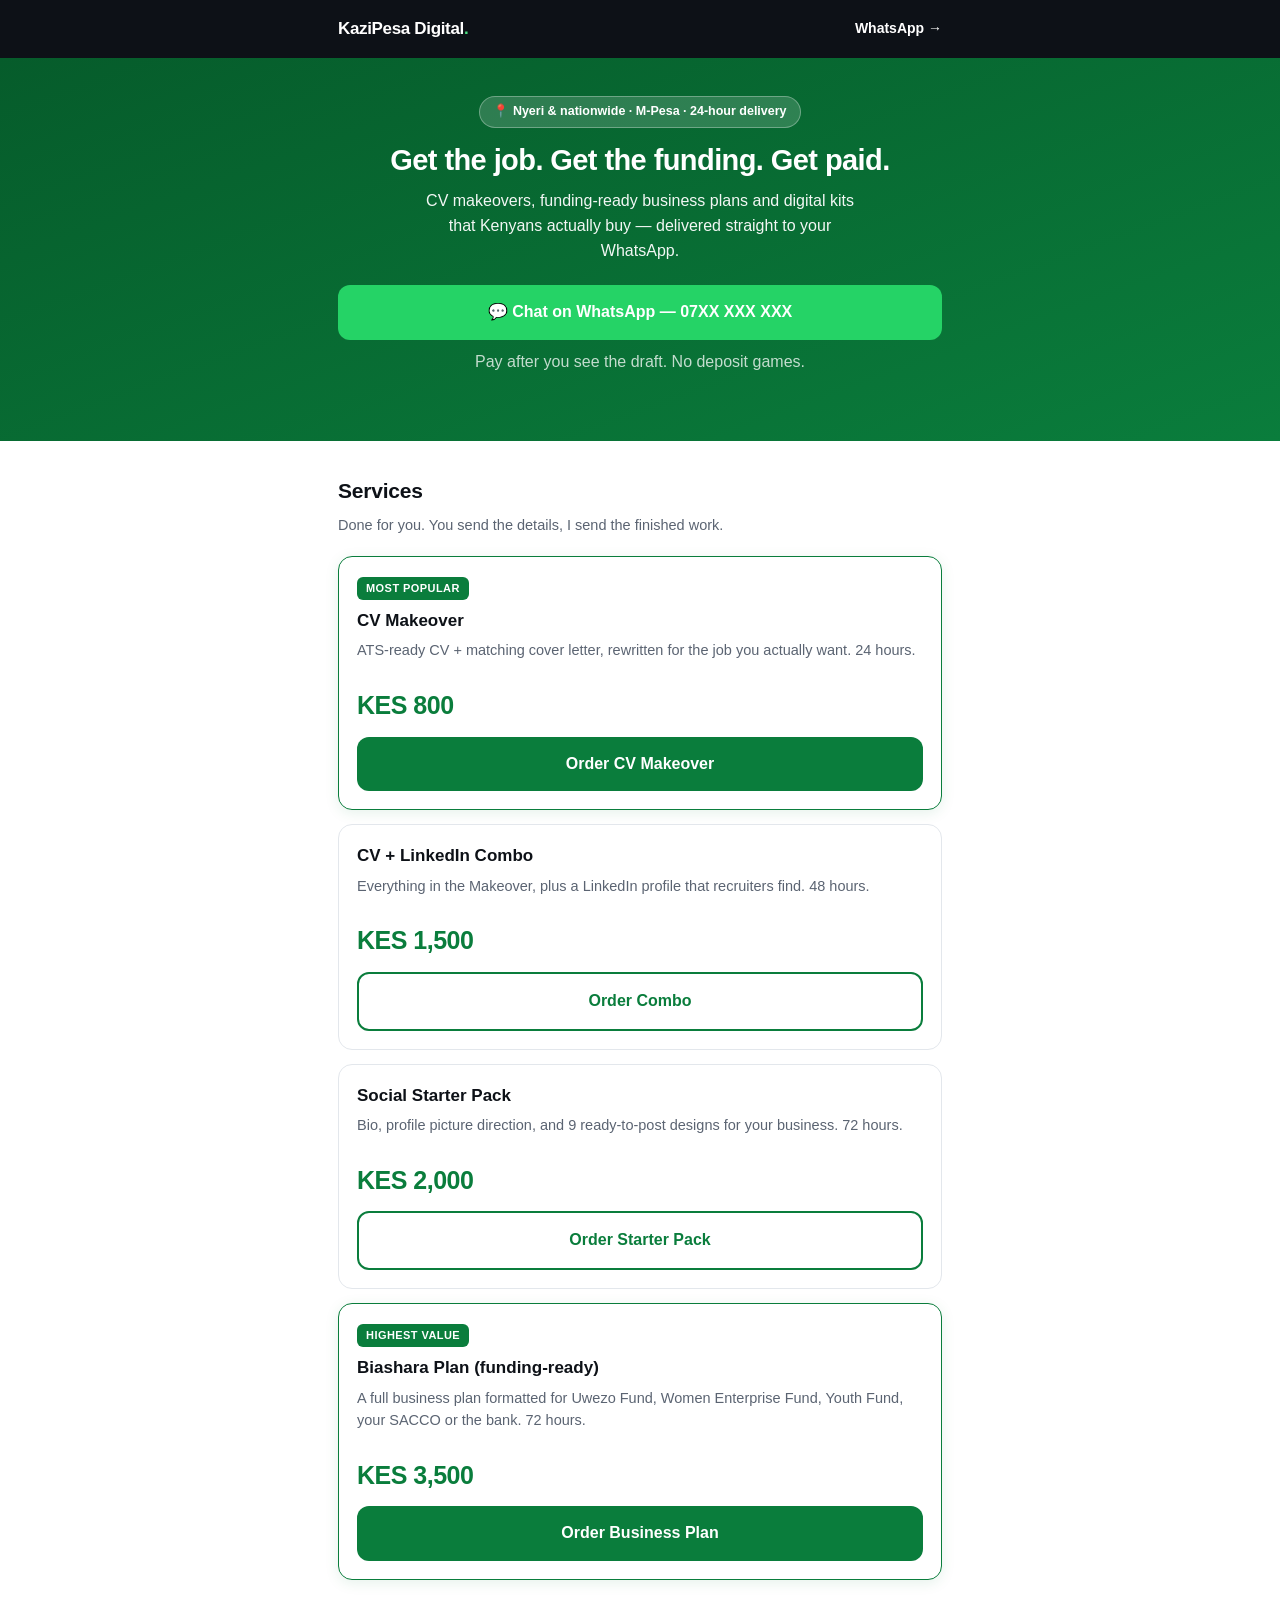
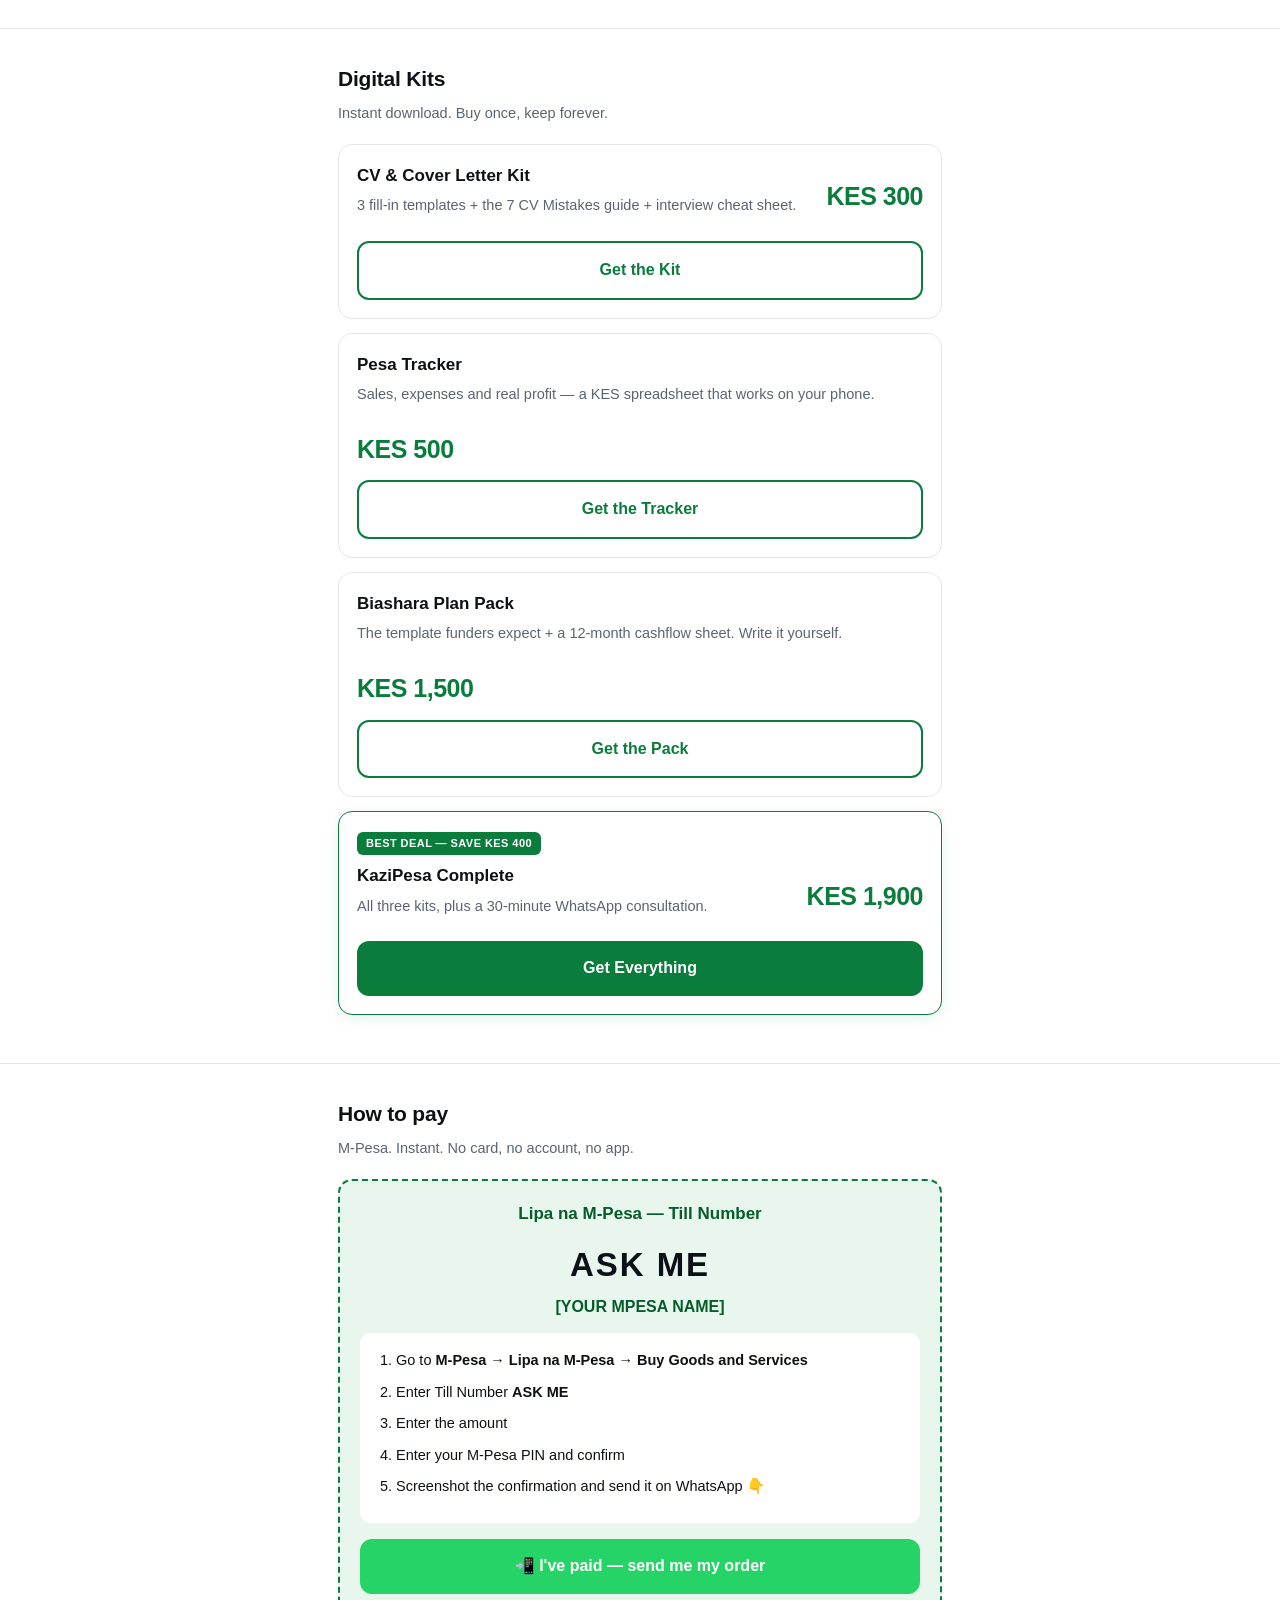
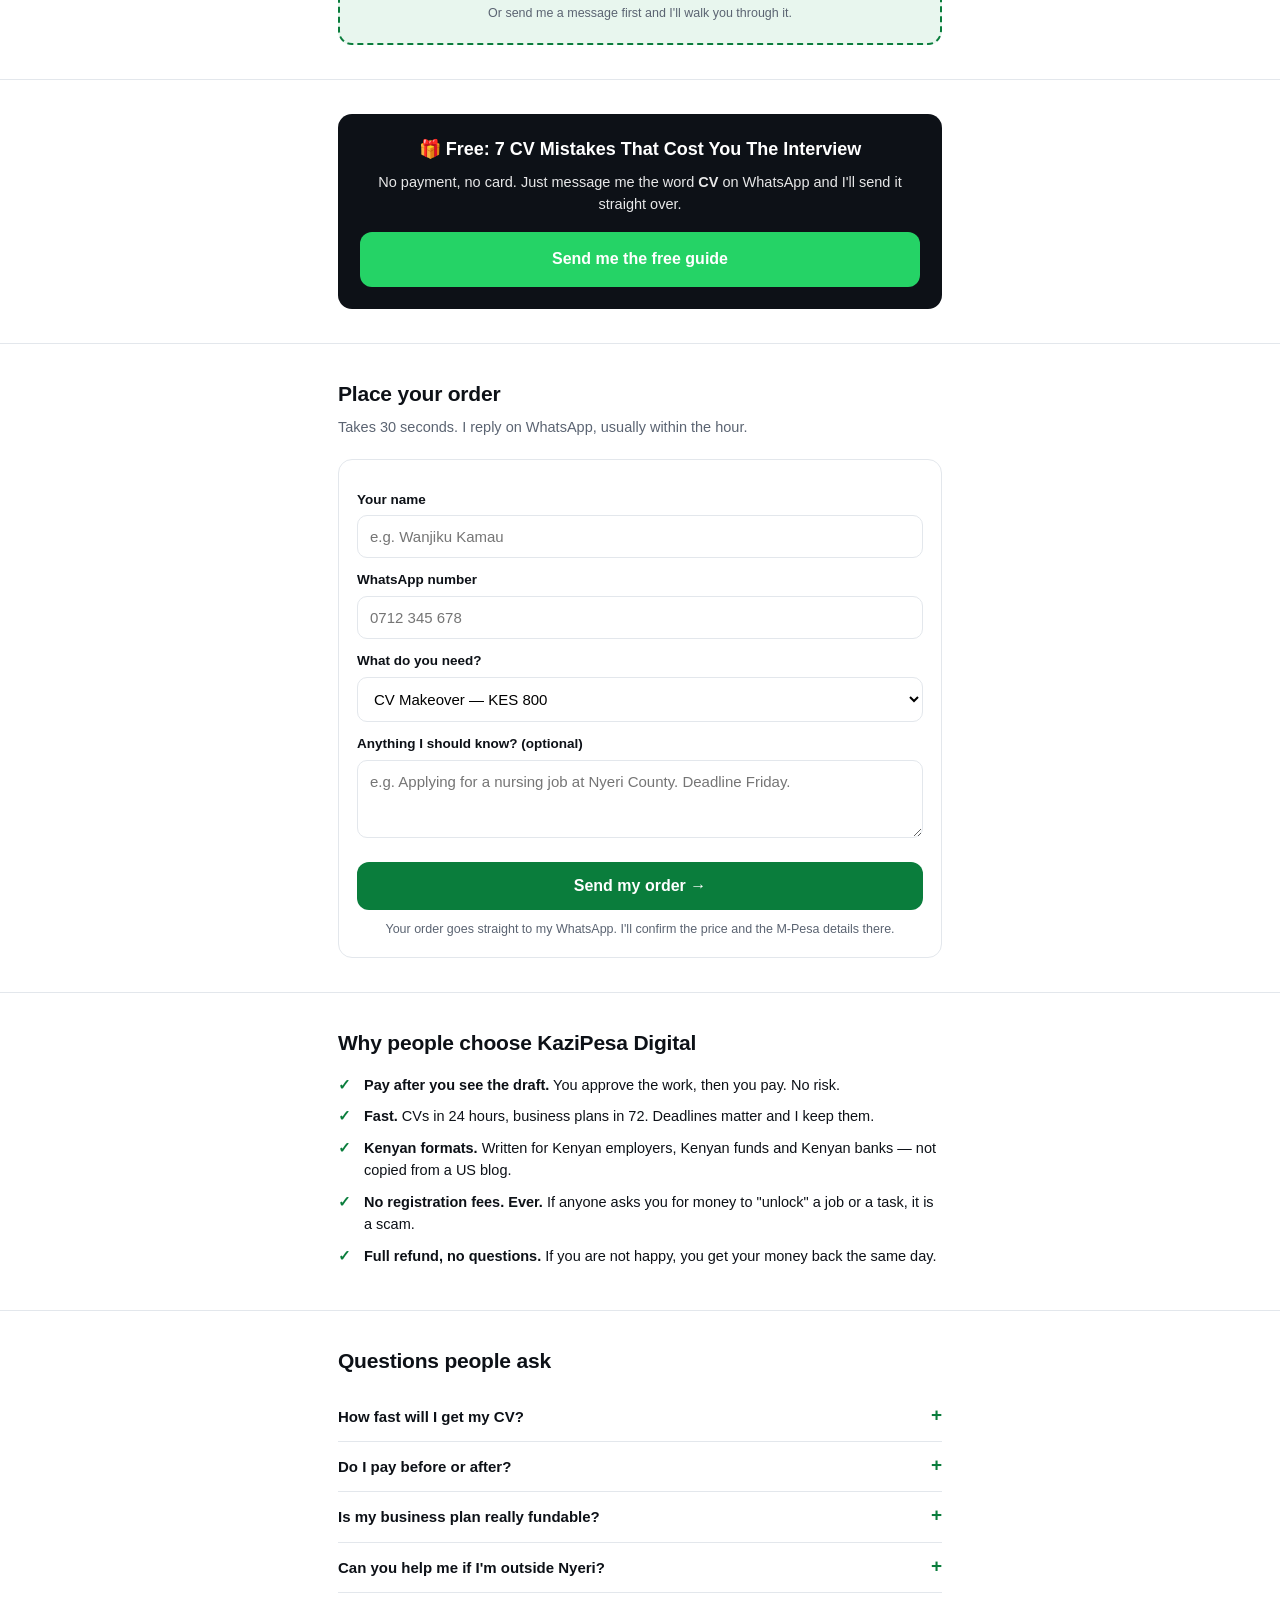
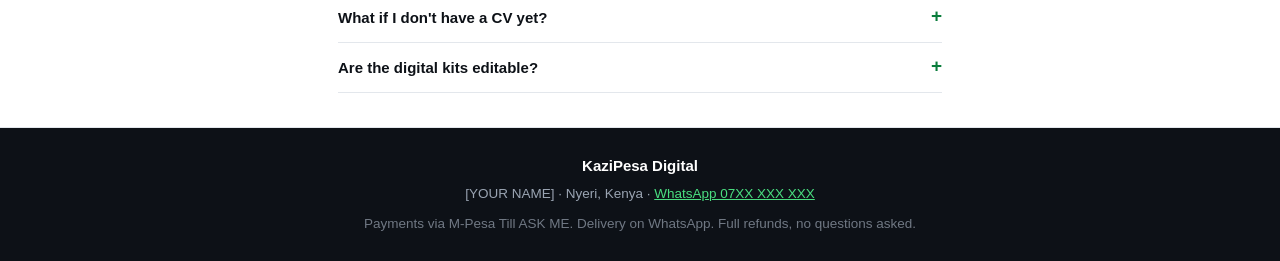
==== business/sales/landing/index.html @ 59bdd30c "Add KaziPesa Digital: a Kenyan M-Pesa micro-business, built ready to run Sells career and small-busi" ====
<!DOCTYPE html>
<html lang="en">
<head>
<meta charset="utf-8">
<meta name="viewport" content="width=device-width, initial-scale=1">
<title>KaziPesa Digital — CV, Business Plans &amp; Digital Kits | Pay via M-Pesa</title>
<meta name="description" content="CV makeover KES 800. Funding-ready business plans KES 3,500. Digital kits from KES 300. Nyeri &amp; nationwide. Pay via M-Pesa, delivered on WhatsApp within 24 hours.">
<style>
:root{
  --green:#0a7d3c; --green-d:#065c2b; --green-l:#e8f6ee;
  --ink:#0d1117; --grey:#5b6472; --line:#e3e7ec; --white:#fff;
}
*{box-sizing:border-box;margin:0;padding:0}
body{font-family:-apple-system,BlinkMacSystemFont,"Segoe UI",Roboto,Helvetica,Arial,sans-serif;
  color:var(--ink);background:var(--white);line-height:1.55;-webkit-font-smoothing:antialiased}
.wrap{max-width:640px;margin:0 auto;padding:0 18px}
header{background:var(--ink);color:#fff;padding:16px 0;position:sticky;top:0;z-index:20}
header .wrap{display:flex;justify-content:space-between;align-items:center}
.logo{font-weight:800;letter-spacing:-.02em;font-size:17px}
.logo span{color:#4ade80}
.btn{display:block;width:100%;text-align:center;padding:15px 18px;border-radius:12px;
  font-weight:700;font-size:16px;text-decoration:none;border:0;cursor:pointer;font-family:inherit}
.btn-wa{background:#25D366;color:#fff}
.btn-wa:hover{background:#1ebe5b}
.btn-g{background:var(--green);color:#fff}
.btn-g:hover{background:var(--green-d)}
.btn-o{background:var(--white);color:var(--green);border:2px solid var(--green)}
.hero{background:linear-gradient(160deg,var(--green-d),var(--green));color:#fff;padding:38px 0 44px;text-align:center}
.hero h1{font-size:29px;line-height:1.15;letter-spacing:-.02em;margin-bottom:12px}
.hero p{font-size:16px;opacity:.95;margin-bottom:22px;max-width:440px;margin-left:auto;margin-right:auto}
.badge{display:inline-block;background:rgba(255,255,255,.16);border:1px solid rgba(255,255,255,.3);
  padding:5px 13px;border-radius:99px;font-size:12.5px;font-weight:600;margin-bottom:16px}
section{padding:34px 0;border-bottom:1px solid var(--line)}
h2{font-size:21px;letter-spacing:-.01em;margin-bottom:6px}
.sub{color:var(--grey);font-size:14.5px;margin-bottom:20px}
.card{border:1px solid var(--line);border-radius:14px;padding:18px;margin-bottom:14px;background:#fff}
.card.hot{border-color:var(--green);box-shadow:0 3px 14px rgba(10,125,60,.10)}
.tag{display:inline-block;background:var(--green);color:#fff;font-size:11px;font-weight:700;
  padding:3px 9px;border-radius:6px;text-transform:uppercase;letter-spacing:.04em;margin-bottom:8px}
.card h3{font-size:17px;margin-bottom:5px}
.card p{font-size:14.5px;color:var(--grey);margin-bottom:12px}
.price{font-size:25px;font-weight:800;color:var(--green);letter-spacing:-.02em}
.price small{font-size:13px;font-weight:600;color:var(--grey)}
.row{display:flex;justify-content:space-between;align-items:center;gap:12px;flex-wrap:wrap}
.pay{background:var(--green-l);border:2px dashed var(--green);border-radius:14px;padding:20px;text-align:center}
.pay h3{font-size:17px;margin-bottom:6px;color:var(--green-d)}
.till{font-size:33px;font-weight:800;letter-spacing:.06em;color:var(--ink);margin:12px 0 4px}
.steps{text-align:left;background:#fff;border-radius:11px;padding:16px 18px;font-size:14.5px;margin-top:14px}
.steps li{margin:0 0 9px 18px}
.lead{background:var(--ink);color:#fff;border-radius:14px;padding:22px;text-align:center}
.lead h3{font-size:18px;margin-bottom:7px}
.lead p{font-size:14.5px;opacity:.9;margin-bottom:16px}
ul.tick{list-style:none;font-size:14.5px}
ul.tick li{padding-left:26px;position:relative;margin-bottom:9px}
ul.tick li:before{content:"✓";position:absolute;left:0;color:var(--green);font-weight:800}
form{background:#fff;border:1px solid var(--line);border-radius:14px;padding:18px}
label{display:block;font-size:13.5px;font-weight:700;margin-bottom:5px;margin-top:12px}
input,select,textarea{width:100%;padding:12px;border:1px solid var(--line);border-radius:10px;
  font-size:15px;font-family:inherit;background:#fff}
textarea{min-height:78px;resize:vertical}
input:focus,select:focus,textarea:focus{outline:2px solid var(--green);outline-offset:0;border-color:var(--green)}
form button{margin-top:16px}
.faq details{border-bottom:1px solid var(--line);padding:13px 0}
.faq summary{font-weight:700;font-size:15px;cursor:pointer;list-style:none}
.faq summary::-webkit-details-marker{display:none}
.faq summary:after{content:"+";float:right;color:var(--green);font-weight:800;font-size:19px;line-height:1}
.faq details[open] summary:after{content:"−"}
.faq p{font-size:14.5px;color:var(--grey);margin-top:9px}
footer{background:var(--ink);color:#9aa4b2;padding:26px 0;font-size:13.5px;text-align:center}
footer a{color:#4ade80}
.note{font-size:12.5px;color:var(--grey);text-align:center;margin-top:10px}
.ok{background:var(--green-l);border:1px solid var(--green);color:var(--green-d);
  padding:16px;border-radius:12px;font-weight:600;text-align:center;margin-bottom:16px}
</style>
</head>
<body>

<header>
  <div class="wrap">
    <div class="logo">KaziPesa Digital<span>.</span></div>
    <a href="https://wa.me/254700000000" style="color:#fff;font-weight:700;font-size:14px;text-decoration:none">WhatsApp →</a>
  </div>
</header>

<div class="hero">
  <div class="wrap">
    <div class="badge">📍 Nyeri &amp; nationwide · M-Pesa · 24-hour delivery</div>
    <h1>Get the job. Get the funding. Get paid.</h1>
    <p>CV makeovers, funding-ready business plans and digital kits that Kenyans actually buy — delivered straight to your WhatsApp.</p>
    <a class="btn btn-wa" href="https://wa.me/254700000000?text=Hi%20KaziPesa%20Digital%21%20I%20saw%20your%20page%20and%20I%27d%20like%20to%20ask%20about%20your%20services.">💬 Chat on WhatsApp — 07XX XXX XXX</a>
    <p class="note" style="color:rgba(255,255,255,.8)">Pay after you see the draft. No deposit games.</p>
  </div>
</div>

<section>
  <div class="wrap">
    <h2>Services</h2>
    <p class="sub">Done for you. You send the details, I send the finished work.</p>

    <div class="card hot">
      <span class="tag">Most popular</span>
      <div class="row">
        <div>
          <h3>CV Makeover</h3>
          <p>ATS-ready CV + matching cover letter, rewritten for the job you actually want. 24 hours.</p>
        </div>
        <div class="price">KES 800</div>
      </div>
      <a class="btn btn-g" style="margin-top:12px" href="https://wa.me/254700000000?text=Hi%20KaziPesa%20Digital%21%20I%20want%20the%20CV%20Makeover%20%28KES%20800%29.%20Here%20is%20my%20current%20CV%3A">Order CV Makeover</a>
    </div>

    <div class="card">
      <div class="row">
        <div>
          <h3>CV + LinkedIn Combo</h3>
          <p>Everything in the Makeover, plus a LinkedIn profile that recruiters find. 48 hours.</p>
        </div>
        <div class="price">KES 1,500</div>
      </div>
      <a class="btn btn-o" style="margin-top:12px" href="https://wa.me/254700000000?text=Hi%20KaziPesa%20Digital%21%20I%20want%20the%20CV%20%2B%20LinkedIn%20Combo%20%28KES%201%2C500%29.">Order Combo</a>
    </div>

    <div class="card">
      <div class="row">
        <div>
          <h3>Social Starter Pack</h3>
          <p>Bio, profile picture direction, and 9 ready-to-post designs for your business. 72 hours.</p>
        </div>
        <div class="price">KES 2,000</div>
      </div>
      <a class="btn btn-o" style="margin-top:12px" href="https://wa.me/254700000000?text=Hi%20KaziPesa%20Digital%21%20I%20want%20the%20Social%20Starter%20Pack%20%28KES%202%2C000%29%20for%20my%20business.">Order Starter Pack</a>
    </div>

    <div class="card hot">
      <span class="tag">Highest value</span>
      <div class="row">
        <div>
          <h3>Biashara Plan (funding-ready)</h3>
          <p>A full business plan formatted for Uwezo Fund, Women Enterprise Fund, Youth Fund, your SACCO or the bank. 72 hours.</p>
        </div>
        <div class="price">KES 3,500</div>
      </div>
      <a class="btn btn-g" style="margin-top:12px" href="https://wa.me/254700000000?text=Hi%20KaziPesa%20Digital%21%20I%20need%20a%20funding-ready%20business%20plan%20%28KES%203%2C500%29.%20Which%20fund%3A%20">Order Business Plan</a>
    </div>
  </div>
</section>

<section>
  <div class="wrap">
    <h2>Digital Kits</h2>
    <p class="sub">Instant download. Buy once, keep forever.</p>

    <div class="card">
      <div class="row">
        <div>
          <h3>CV &amp; Cover Letter Kit</h3>
          <p>3 fill-in templates + the 7 CV Mistakes guide + interview cheat sheet.</p>
        </div>
        <div class="price">KES 300</div>
      </div>
      <a class="btn btn-o" style="margin-top:12px" href="https://wa.me/254700000000?text=Hi%20KaziPesa%20Digital%21%20I%20want%20the%20CV%20%26%20Cover%20Letter%20Kit%20%28KES%20300%29.">Get the Kit</a>
    </div>

    <div class="card">
      <div class="row">
        <div>
          <h3>Pesa Tracker</h3>
          <p>Sales, expenses and real profit — a KES spreadsheet that works on your phone.</p>
        </div>
        <div class="price">KES 500</div>
      </div>
      <a class="btn btn-o" style="margin-top:12px" href="https://wa.me/254700000000?text=Hi%20KaziPesa%20Digital%21%20I%20want%20the%20Pesa%20Tracker%20%28KES%20500%29.">Get the Tracker</a>
    </div>

    <div class="card">
      <div class="row">
        <div>
          <h3>Biashara Plan Pack</h3>
          <p>The template funders expect + a 12-month cashflow sheet. Write it yourself.</p>
        </div>
        <div class="price">KES 1,500</div>
      </div>
      <a class="btn btn-o" style="margin-top:12px" href="https://wa.me/254700000000?text=Hi%20KaziPesa%20Digital%21%20I%20want%20the%20Biashara%20Plan%20Pack%20%28KES%201%2C500%29.">Get the Pack</a>
    </div>

    <div class="card hot">
      <span class="tag">Best deal — save KES 400</span>
      <div class="row">
        <div>
          <h3>KaziPesa Complete</h3>
          <p>All three kits, plus a 30-minute WhatsApp consultation.</p>
        </div>
        <div class="price">KES 1,900</div>
      </div>
      <a class="btn btn-g" style="margin-top:12px" href="https://wa.me/254700000000?text=Hi%20KaziPesa%20Digital%21%20I%20want%20the%20KaziPesa%20Complete%20bundle%20%28KES%201%2C900%29.">Get Everything</a>
    </div>
  </div>
</section>

<section>
  <div class="wrap">
    <h2>How to pay</h2>
    <p class="sub">M-Pesa. Instant. No card, no account, no app.</p>
    <div class="pay">
      <h3>Lipa na M-Pesa — Till Number</h3>
      <div class="till">ASK ME</div>
      <div style="font-weight:700;color:var(--green-d)">[YOUR MPESA NAME]</div>
      <ol class="steps">
        <li>Go to <b>M-Pesa</b> → <b>Lipa na M-Pesa</b> → <b>Buy Goods and Services</b></li>
        <li>Enter Till Number <b>ASK ME</b></li>
        <li>Enter the amount</li>
        <li>Enter your M-Pesa PIN and confirm</li>
        <li>Screenshot the confirmation and send it on WhatsApp 👇</li>
      </ol>
      <a class="btn btn-wa" style="margin-top:16px" href="https://wa.me/254700000000?text=Hi%20KaziPesa%20Digital%21%20I%27ve%20paid%20via%20M-Pesa.%20Screenshot%20attached.%20My%20order%3A%20">📲 I've paid — send me my order</a>
      <p class="note">Or send me a message first and I'll walk you through it.</p>
    </div>
  </div>
</section>

<section>
  <div class="wrap">
    <div class="lead">
      <h3>🎁 Free: 7 CV Mistakes That Cost You The Interview</h3>
      <p>No payment, no card. Just message me the word <b>CV</b> on WhatsApp and I'll send it straight over.</p>
      <a class="btn btn-wa" href="https://wa.me/254700000000?text=Hi%21%20Please%20send%20me%20the%20free%20guide%3A%207%20CV%20Mistakes.">Send me the free guide</a>
    </div>
  </div>
</section>

<section id="order">
  <div class="wrap">
    <h2>Place your order</h2>
    <p class="sub">Takes 30 seconds. I reply on WhatsApp, usually within the hour.</p>
    <form id="orderForm" onsubmit="return submitOrder(event)">
      <label for="name">Your name</label>
      <input id="name" name="name" required placeholder="e.g. Wanjiku Kamau">

      <label for="phone">WhatsApp number</label>
      <input id="phone" name="phone" required placeholder="0712 345 678">

      <label for="product">What do you need?</label>
      <select id="product" name="product">
        <option value="cv-makeover">CV Makeover — KES 800</option>
        <option value="cv-linkedin">CV + LinkedIn Combo — KES 1,500</option>
        <option value="social-pack">Social Starter Pack — KES 2,000</option>
        <option value="business-plan">Biashara Plan (done for you) — KES 3,500</option>
        <option value="kit-cv">CV &amp; Cover Letter Kit — KES 300</option>
        <option value="kit-pesa">Pesa Tracker — KES 500</option>
        <option value="kit-plan">Biashara Plan Pack — KES 1,500</option>
        <option value="bundle">KaziPesa Complete — KES 1,900</option>
        <option value="free-guide">Free CV guide</option>
      </select>

      <label for="notes">Anything I should know? (optional)</label>
      <textarea id="notes" name="notes" placeholder="e.g. Applying for a nursing job at Nyeri County. Deadline Friday."></textarea>

      <button class="btn btn-g" type="submit">Send my order →</button>
      <p class="note">Your order goes straight to my WhatsApp. I'll confirm the price and the M-Pesa details there.</p>
    </form>
    <div id="result"></div>
  </div>
</section>

<section>
  <div class="wrap">
    <h2>Why people choose KaziPesa Digital</h2>
    <ul class="tick" style="margin-top:14px">
      <li><b>Pay after you see the draft.</b> You approve the work, then you pay. No risk.</li>
      <li><b>Fast.</b> CVs in 24 hours, business plans in 72. Deadlines matter and I keep them.</li>
      <li><b>Kenyan formats.</b> Written for Kenyan employers, Kenyan funds and Kenyan banks — not copied from a US blog.</li>
      <li><b>No registration fees. Ever.</b> If anyone asks you for money to "unlock" a job or a task, it is a scam.</li>
      <li><b>Full refund, no questions.</b> If you are not happy, you get your money back the same day.</li>
    </ul>
  </div>
</section>

<section class="faq">
  <div class="wrap">
    <h2>Questions people ask</h2>
    <div style="margin-top:14px">
      <details><summary>How fast will I get my CV?</summary><p>Within 24 hours of you sending your current CV and the job adverts you're targeting. Usually the same day.</p></details>
      <details><summary>Do I pay before or after?</summary><p>After. I send you a watermarked draft, you approve it, then you pay the full amount and I send the clean final files.</p></details>
      <details><summary>Is my business plan really fundable?</summary><p>I format it to the structure Uwezo Fund, Women Enterprise Fund, Youth Fund, SACCOs and bank SME desks expect. I cannot guarantee approval — nobody can — but I can guarantee the paperwork will not be the reason you are rejected.</p></details>
      <details><summary>Can you help me if I'm outside Nyeri?</summary><p>Yes. Everything is delivered on WhatsApp. I have clients anywhere there is a phone signal.</p></details>
      <details><summary>What if I don't have a CV yet?</summary><p>Send me your certificates, your work history in a plain message, and the jobs you want. I'll build it from scratch — same price.</p></details>
      <details><summary>Are the digital kits editable?</summary><p>Yes. You get editable files you can change yourself, forever.</p></details>
    </div>
  </div>
</section>

<footer>
  <div class="wrap">
    <p style="color:#fff;font-weight:700;font-size:15px;margin-bottom:6px">KaziPesa Digital</p>
    <p>[YOUR NAME] · Nyeri, Kenya · <a href="https://wa.me/254700000000">WhatsApp 07XX XXX XXX</a></p>
    <p style="margin-top:10px;opacity:.7">Payments via M-Pesa Till ASK ME. Delivery on WhatsApp. Full refunds, no questions asked.</p>
  </div>
</footer>

<script>
async function submitOrder(e){
  e.preventDefault();
  const btn = e.target.querySelector('button');
  btn.disabled = true; btn.textContent = 'Sending…';
  const data = Object.fromEntries(new FormData(e.target).entries());
  try{
    const r = await fetch('/api/order', {
      method:'POST', headers:{'Content-Type':'application/json'},
      body: JSON.stringify(data)
    });
    const j = await r.json();
    document.getElementById('orderForm').style.display='none';
    document.getElementById('result').innerHTML =
      '<div class="ok">✅ '+ (j.message || 'Order received!') +'</div>' +
      '<a class="btn btn-wa" href="https://wa.me/254700000000?text=Hi%20KaziPesa%20Digital%21%20I%20just%20placed%20an%20order%20on%20your%20page.">Continue on WhatsApp →</a>';
  }catch(err){
    btn.disabled=false; btn.textContent='Send my order →';
    alert('Could not send automatically. Please WhatsApp me directly on 07XX XXX XXX — sorry!');
  }
  return false;
}
</script>
</body>
</html>
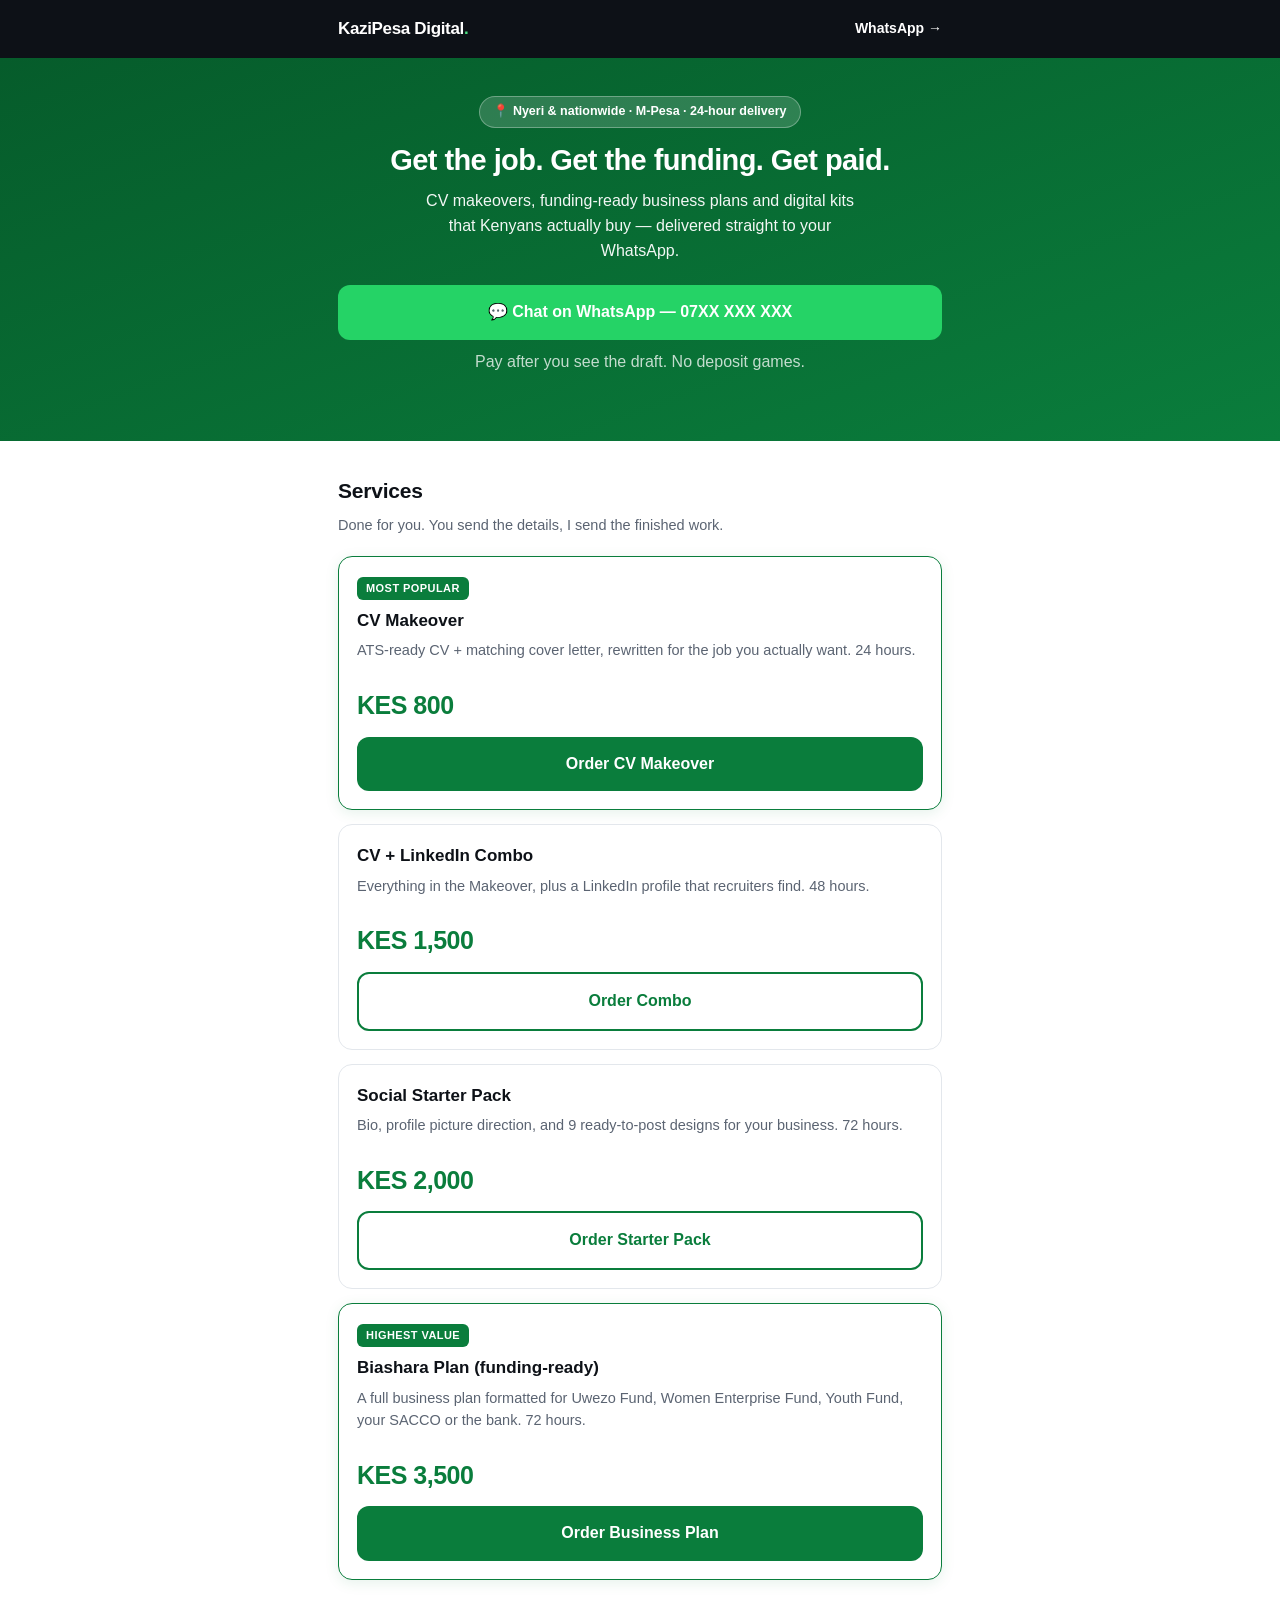
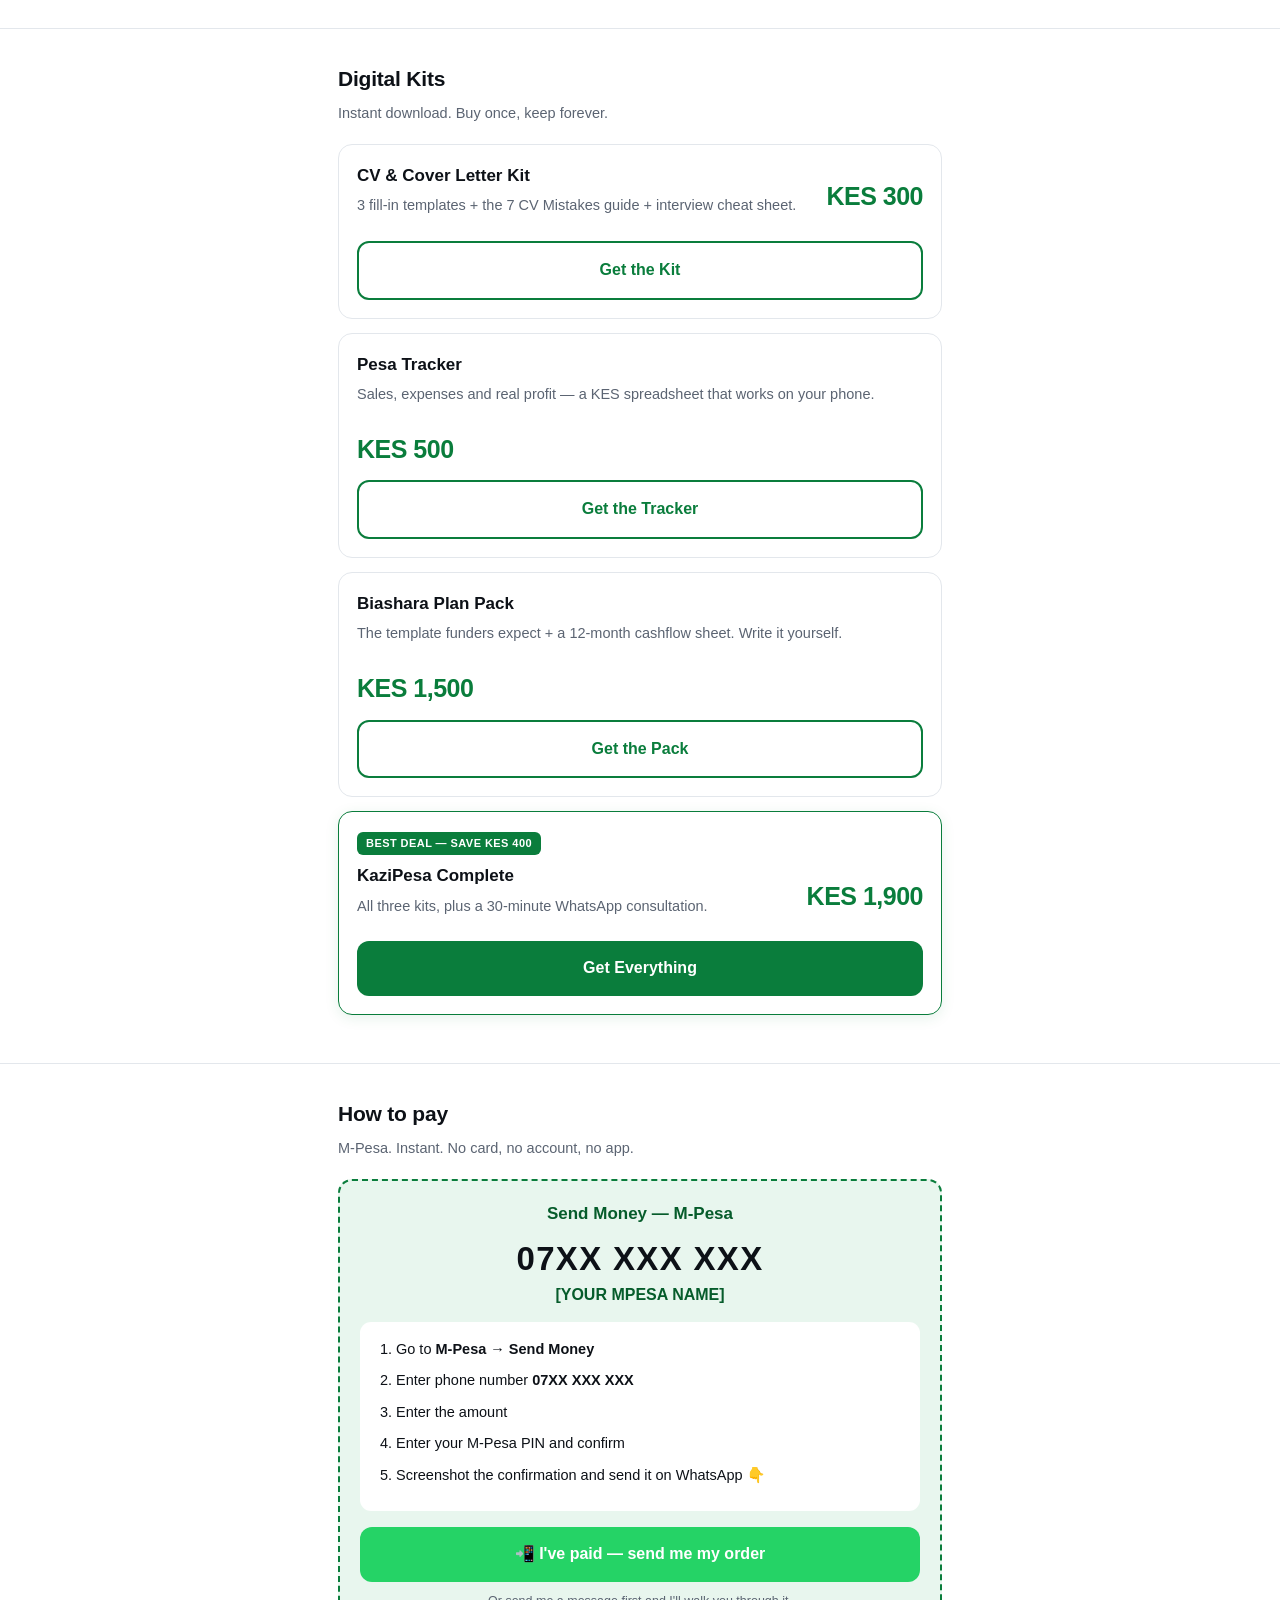
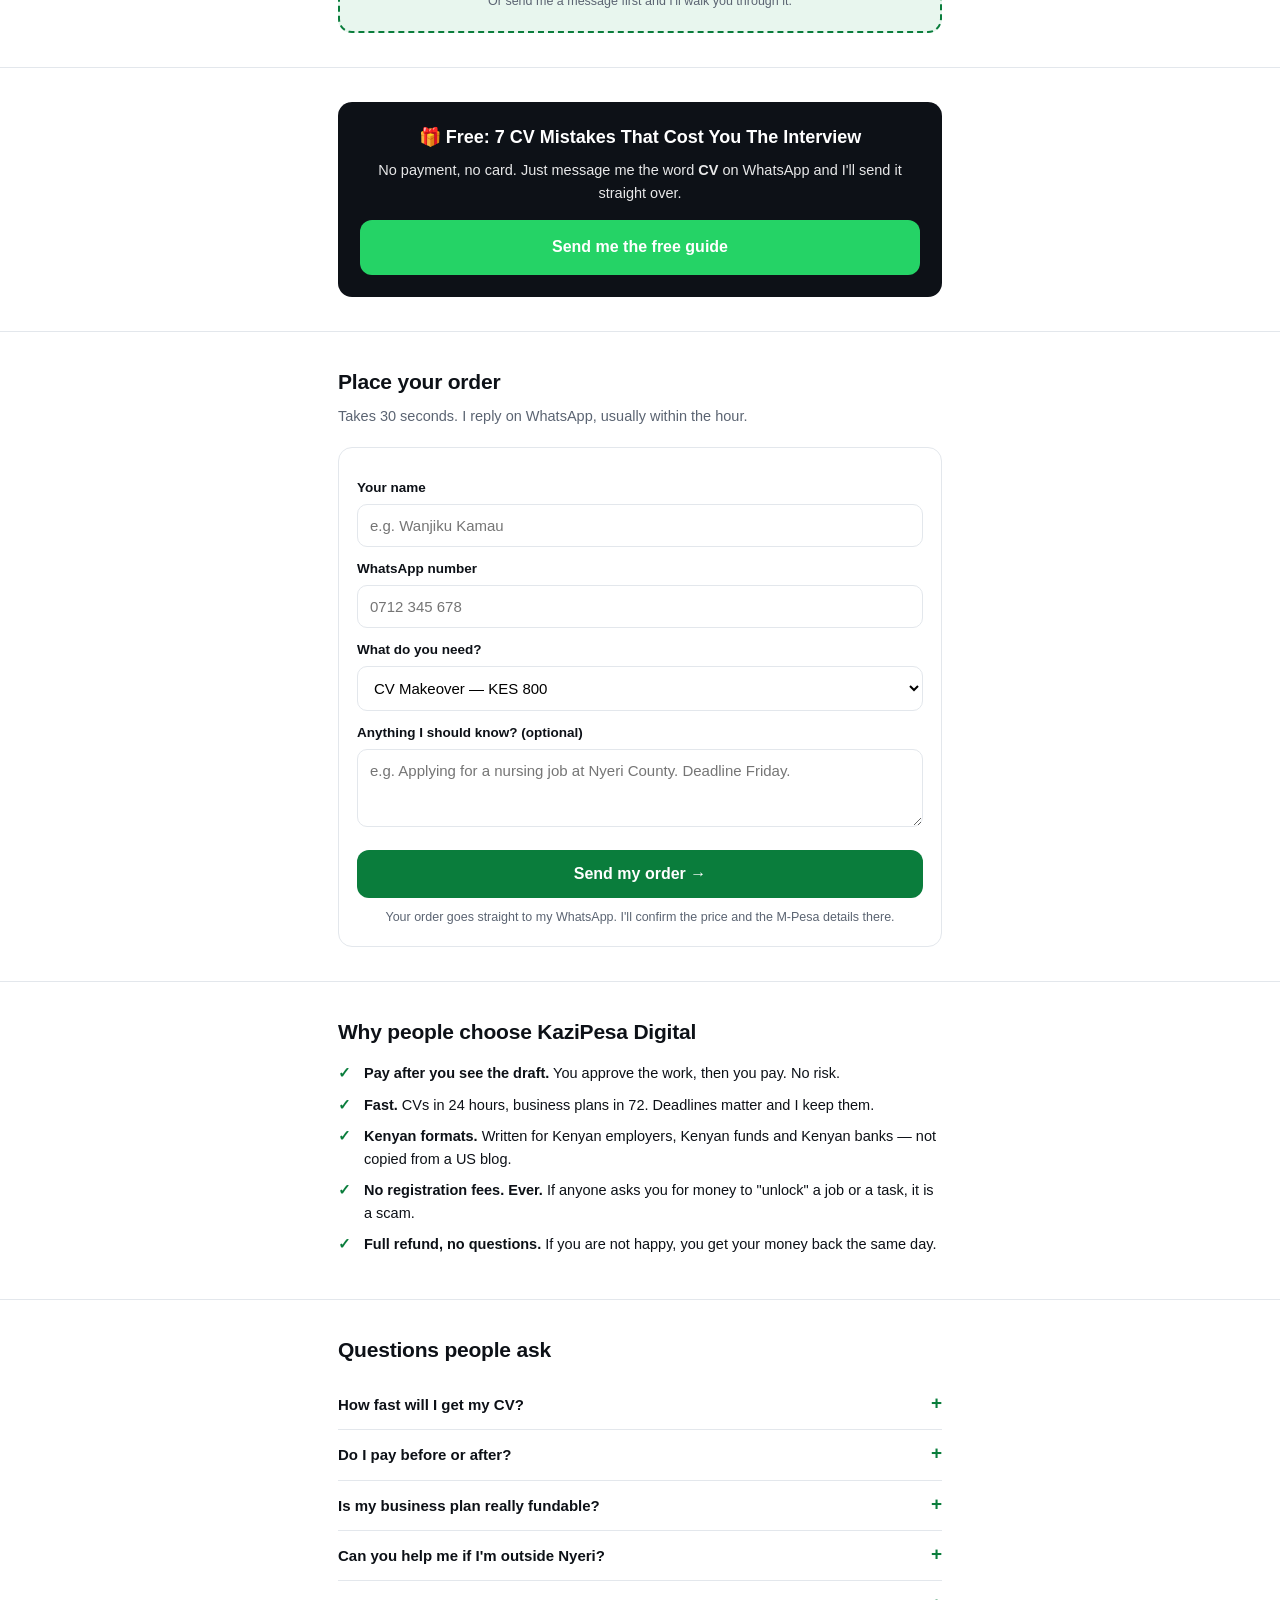
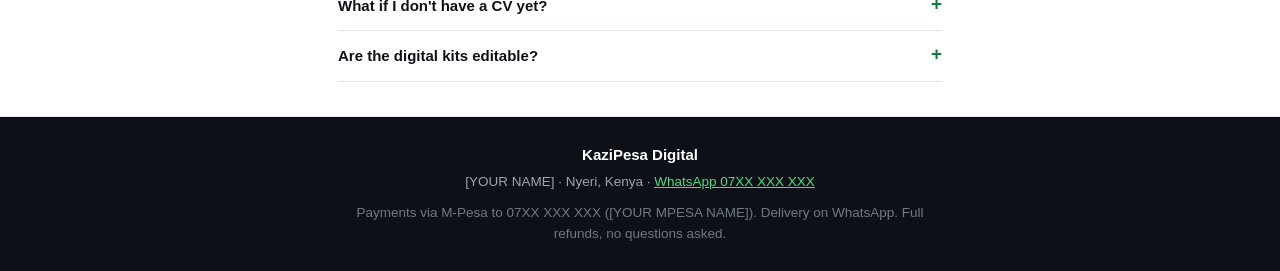
==== commit 67485217: "Switch KaziPesa to personal M-Pesa payments and KES 0 capital Two owner decisions, wired through the" ====
--- a/business/sales/landing/index.html
+++ b/business/sales/landing/index.html
@@ -44,7 +44,8 @@
 .row{display:flex;justify-content:space-between;align-items:center;gap:12px;flex-wrap:wrap}
 .pay{background:var(--green-l);border:2px dashed var(--green);border-radius:14px;padding:20px;text-align:center}
 .pay h3{font-size:17px;margin-bottom:6px;color:var(--green-d)}
-.till{font-size:33px;font-weight:800;letter-spacing:.06em;color:var(--ink);margin:12px 0 4px}
+.paynum{font-size:clamp(21px,7.2vw,33px);font-weight:800;letter-spacing:.04em;color:var(--ink);
+  margin:12px 0 4px;word-break:break-word;line-height:1.2}
 .steps{text-align:left;background:#fff;border-radius:11px;padding:16px 18px;font-size:14.5px;margin-top:14px}
 .steps li{margin:0 0 9px 18px}
 .lead{background:var(--ink);color:#fff;border-radius:14px;padding:22px;text-align:center}
@@ -202,16 +203,10 @@
     <h2>How to pay</h2>
     <p class="sub">M-Pesa. Instant. No card, no account, no app.</p>
     <div class="pay">
-      <h3>Lipa na M-Pesa — Till Number</h3>
-      <div class="till">ASK ME</div>
+      <h3>Send Money — M-Pesa</h3>
+      <div class="paynum">07XX XXX XXX</div>
       <div style="font-weight:700;color:var(--green-d)">[YOUR MPESA NAME]</div>
-      <ol class="steps">
-        <li>Go to <b>M-Pesa</b> → <b>Lipa na M-Pesa</b> → <b>Buy Goods and Services</b></li>
-        <li>Enter Till Number <b>ASK ME</b></li>
-        <li>Enter the amount</li>
-        <li>Enter your M-Pesa PIN and confirm</li>
-        <li>Screenshot the confirmation and send it on WhatsApp 👇</li>
-      </ol>
+      <ol class="steps"><li>Go to <b>M-Pesa</b> → <b>Send Money</b></li><li>Enter phone number <b>07XX XXX XXX</b></li><li>Enter the amount</li><li>Enter your M-Pesa PIN and confirm</li><li>Screenshot the confirmation and send it on WhatsApp 👇</li></ol>
       <a class="btn btn-wa" style="margin-top:16px" href="https://wa.me/254700000000?text=Hi%20KaziPesa%20Digital%21%20I%27ve%20paid%20via%20M-Pesa.%20Screenshot%20attached.%20My%20order%3A%20">📲 I've paid — send me my order</a>
       <p class="note">Or send me a message first and I'll walk you through it.</p>
     </div>
@@ -293,7 +288,7 @@
   <div class="wrap">
     <p style="color:#fff;font-weight:700;font-size:15px;margin-bottom:6px">KaziPesa Digital</p>
     <p>[YOUR NAME] · Nyeri, Kenya · <a href="https://wa.me/254700000000">WhatsApp 07XX XXX XXX</a></p>
-    <p style="margin-top:10px;opacity:.7">Payments via M-Pesa Till ASK ME. Delivery on WhatsApp. Full refunds, no questions asked.</p>
+    <p style="margin-top:10px;opacity:.7">Payments via M-Pesa to 07XX XXX XXX ([YOUR MPESA NAME]). Delivery on WhatsApp. Full refunds, no questions asked.</p>
   </div>
 </footer>
 
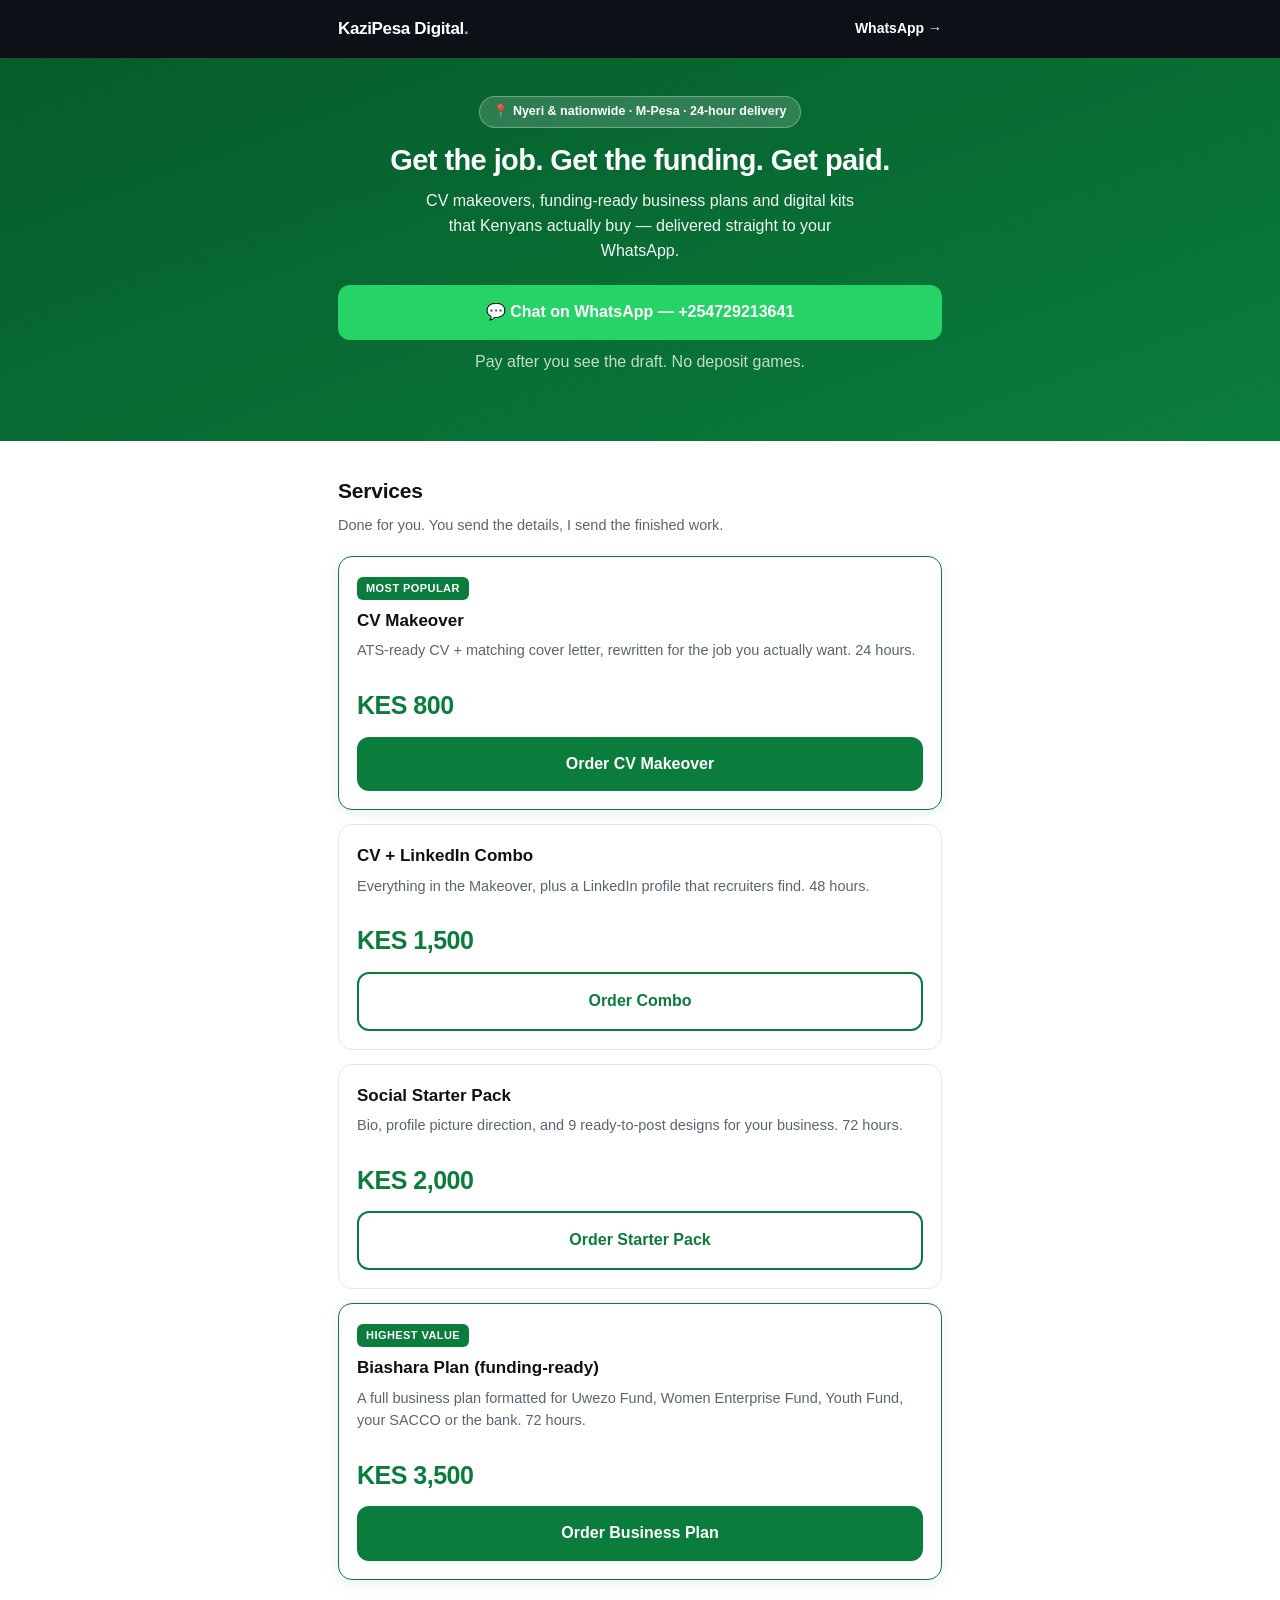
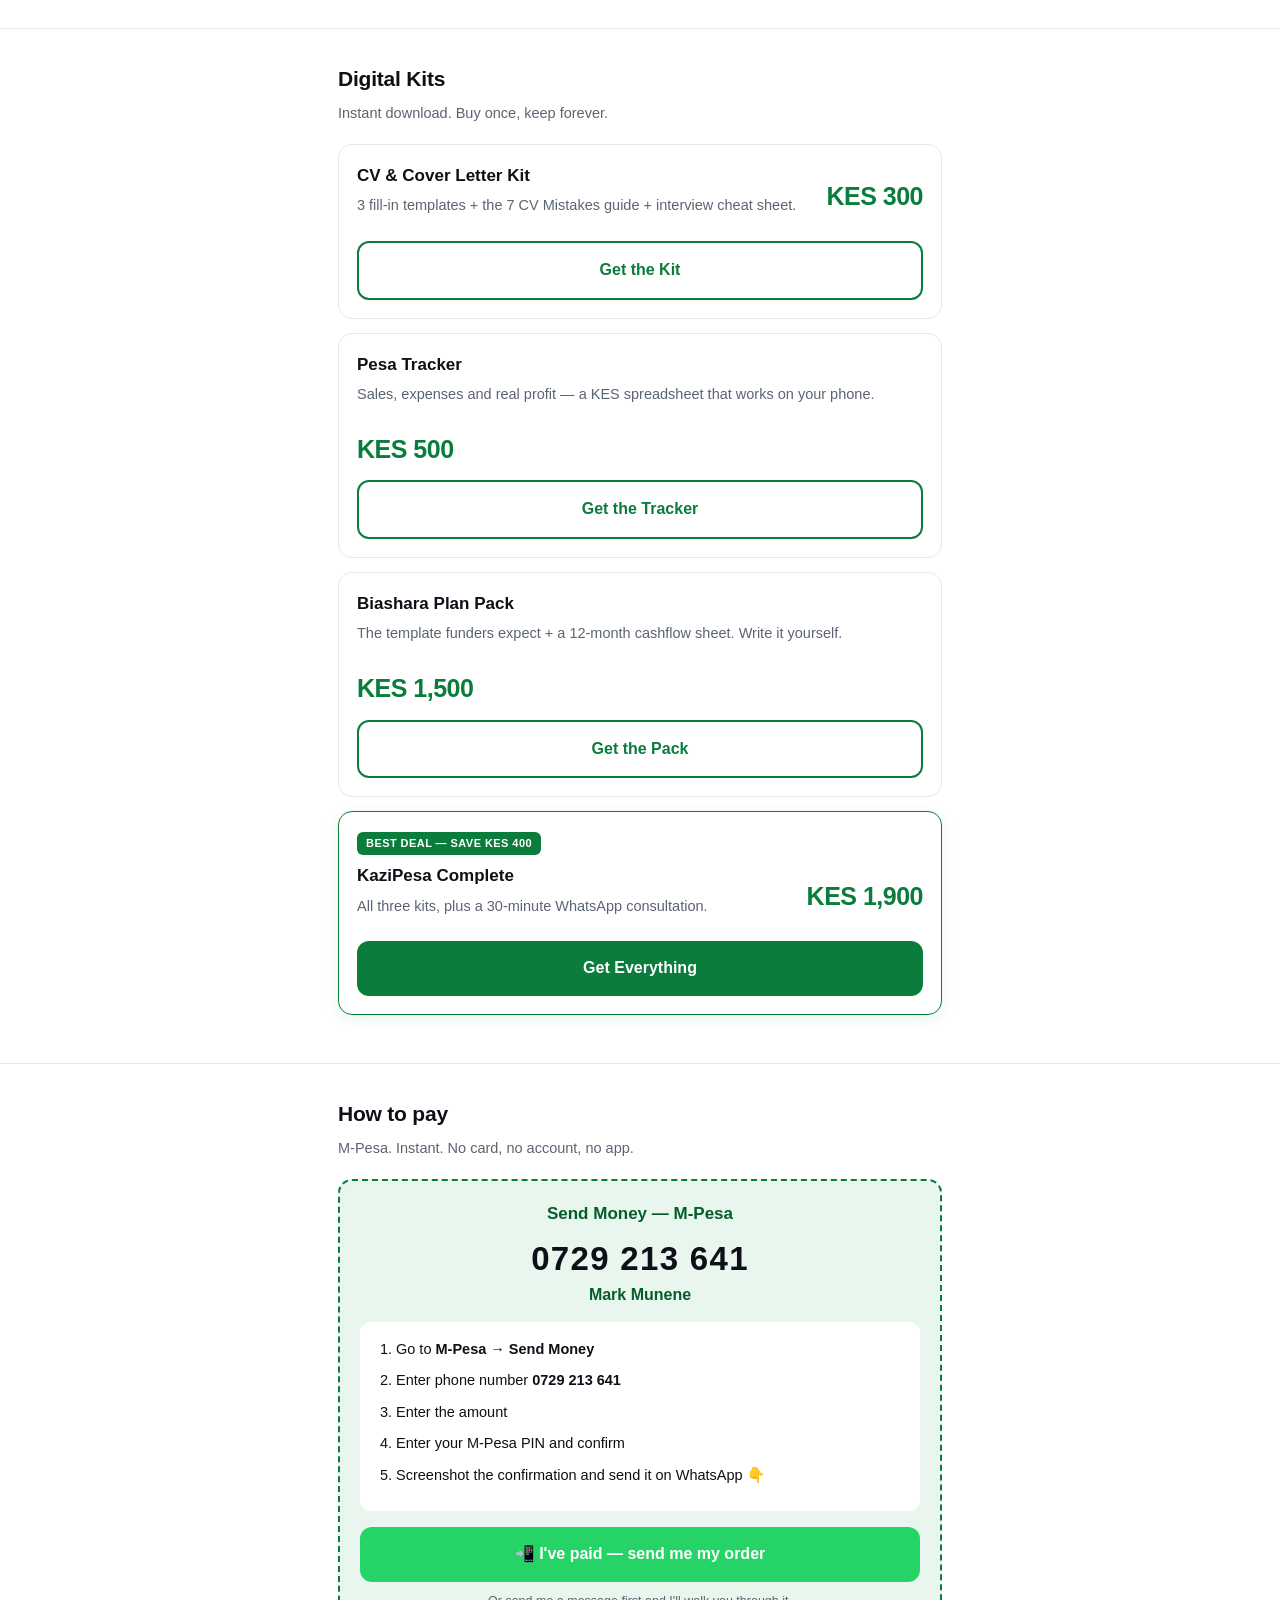
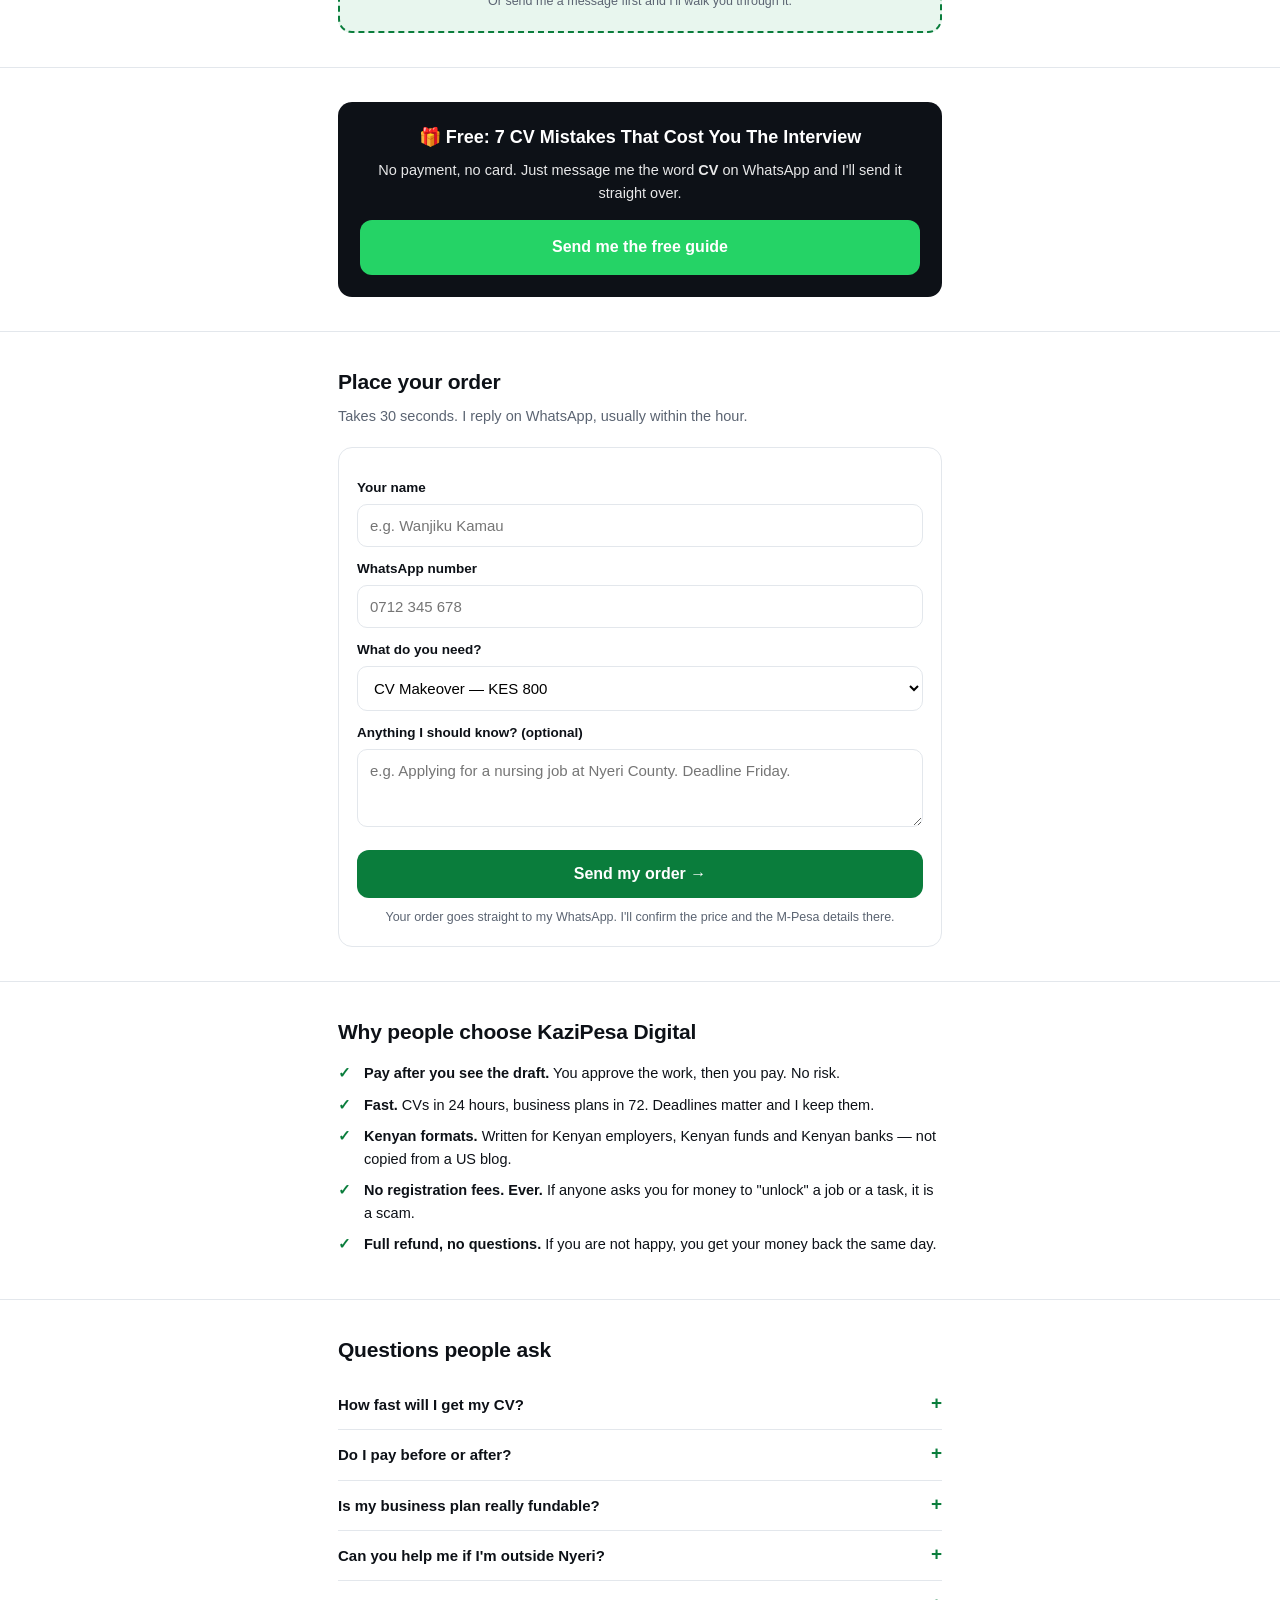
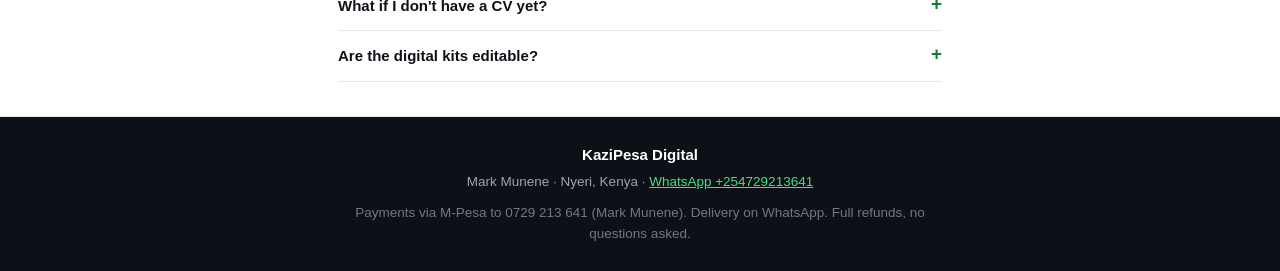
==== commit 6b2ee4ac: "Fill in owner details: Mark Munene, +254 729 213 641 Applies the owner-supplied name, WhatsApp/M-Pes" ====
--- a/business/sales/landing/index.html
+++ b/business/sales/landing/index.html
@@ -79,7 +79,7 @@
 <header>
   <div class="wrap">
     <div class="logo">KaziPesa Digital<span>.</span></div>
-    <a href="https://wa.me/254700000000" style="color:#fff;font-weight:700;font-size:14px;text-decoration:none">WhatsApp →</a>
+    <a href="https://wa.me/254729213641" style="color:#fff;font-weight:700;font-size:14px;text-decoration:none">WhatsApp →</a>
   </div>
 </header>
 
@@ -88,7 +88,7 @@
     <div class="badge">📍 Nyeri &amp; nationwide · M-Pesa · 24-hour delivery</div>
     <h1>Get the job. Get the funding. Get paid.</h1>
     <p>CV makeovers, funding-ready business plans and digital kits that Kenyans actually buy — delivered straight to your WhatsApp.</p>
-    <a class="btn btn-wa" href="https://wa.me/254700000000?text=Hi%20KaziPesa%20Digital%21%20I%20saw%20your%20page%20and%20I%27d%20like%20to%20ask%20about%20your%20services.">💬 Chat on WhatsApp — 07XX XXX XXX</a>
+    <a class="btn btn-wa" href="https://wa.me/254729213641?text=Hi%20KaziPesa%20Digital%21%20I%20saw%20your%20page%20and%20I%27d%20like%20to%20ask%20about%20your%20services.">💬 Chat on WhatsApp — +254729213641</a>
     <p class="note" style="color:rgba(255,255,255,.8)">Pay after you see the draft. No deposit games.</p>
   </div>
 </div>
@@ -107,7 +107,7 @@
         </div>
         <div class="price">KES 800</div>
       </div>
-      <a class="btn btn-g" style="margin-top:12px" href="https://wa.me/254700000000?text=Hi%20KaziPesa%20Digital%21%20I%20want%20the%20CV%20Makeover%20%28KES%20800%29.%20Here%20is%20my%20current%20CV%3A">Order CV Makeover</a>
+      <a class="btn btn-g" style="margin-top:12px" href="https://wa.me/254729213641?text=Hi%20KaziPesa%20Digital%21%20I%20want%20the%20CV%20Makeover%20%28KES%20800%29.%20Here%20is%20my%20current%20CV%3A">Order CV Makeover</a>
     </div>
 
     <div class="card">
@@ -118,7 +118,7 @@
         </div>
         <div class="price">KES 1,500</div>
       </div>
-      <a class="btn btn-o" style="margin-top:12px" href="https://wa.me/254700000000?text=Hi%20KaziPesa%20Digital%21%20I%20want%20the%20CV%20%2B%20LinkedIn%20Combo%20%28KES%201%2C500%29.">Order Combo</a>
+      <a class="btn btn-o" style="margin-top:12px" href="https://wa.me/254729213641?text=Hi%20KaziPesa%20Digital%21%20I%20want%20the%20CV%20%2B%20LinkedIn%20Combo%20%28KES%201%2C500%29.">Order Combo</a>
     </div>
 
     <div class="card">
@@ -129,7 +129,7 @@
         </div>
         <div class="price">KES 2,000</div>
       </div>
-      <a class="btn btn-o" style="margin-top:12px" href="https://wa.me/254700000000?text=Hi%20KaziPesa%20Digital%21%20I%20want%20the%20Social%20Starter%20Pack%20%28KES%202%2C000%29%20for%20my%20business.">Order Starter Pack</a>
+      <a class="btn btn-o" style="margin-top:12px" href="https://wa.me/254729213641?text=Hi%20KaziPesa%20Digital%21%20I%20want%20the%20Social%20Starter%20Pack%20%28KES%202%2C000%29%20for%20my%20business.">Order Starter Pack</a>
     </div>
 
     <div class="card hot">
@@ -141,7 +141,7 @@
         </div>
         <div class="price">KES 3,500</div>
       </div>
-      <a class="btn btn-g" style="margin-top:12px" href="https://wa.me/254700000000?text=Hi%20KaziPesa%20Digital%21%20I%20need%20a%20funding-ready%20business%20plan%20%28KES%203%2C500%29.%20Which%20fund%3A%20">Order Business Plan</a>
+      <a class="btn btn-g" style="margin-top:12px" href="https://wa.me/254729213641?text=Hi%20KaziPesa%20Digital%21%20I%20need%20a%20funding-ready%20business%20plan%20%28KES%203%2C500%29.%20Which%20fund%3A%20">Order Business Plan</a>
     </div>
   </div>
 </section>
@@ -159,7 +159,7 @@
         </div>
         <div class="price">KES 300</div>
       </div>
-      <a class="btn btn-o" style="margin-top:12px" href="https://wa.me/254700000000?text=Hi%20KaziPesa%20Digital%21%20I%20want%20the%20CV%20%26%20Cover%20Letter%20Kit%20%28KES%20300%29.">Get the Kit</a>
+      <a class="btn btn-o" style="margin-top:12px" href="https://wa.me/254729213641?text=Hi%20KaziPesa%20Digital%21%20I%20want%20the%20CV%20%26%20Cover%20Letter%20Kit%20%28KES%20300%29.">Get the Kit</a>
     </div>
 
     <div class="card">
@@ -170,7 +170,7 @@
         </div>
         <div class="price">KES 500</div>
       </div>
-      <a class="btn btn-o" style="margin-top:12px" href="https://wa.me/254700000000?text=Hi%20KaziPesa%20Digital%21%20I%20want%20the%20Pesa%20Tracker%20%28KES%20500%29.">Get the Tracker</a>
+      <a class="btn btn-o" style="margin-top:12px" href="https://wa.me/254729213641?text=Hi%20KaziPesa%20Digital%21%20I%20want%20the%20Pesa%20Tracker%20%28KES%20500%29.">Get the Tracker</a>
     </div>
 
     <div class="card">
@@ -181,7 +181,7 @@
         </div>
         <div class="price">KES 1,500</div>
       </div>
-      <a class="btn btn-o" style="margin-top:12px" href="https://wa.me/254700000000?text=Hi%20KaziPesa%20Digital%21%20I%20want%20the%20Biashara%20Plan%20Pack%20%28KES%201%2C500%29.">Get the Pack</a>
+      <a class="btn btn-o" style="margin-top:12px" href="https://wa.me/254729213641?text=Hi%20KaziPesa%20Digital%21%20I%20want%20the%20Biashara%20Plan%20Pack%20%28KES%201%2C500%29.">Get the Pack</a>
     </div>
 
     <div class="card hot">
@@ -193,7 +193,7 @@
         </div>
         <div class="price">KES 1,900</div>
       </div>
-      <a class="btn btn-g" style="margin-top:12px" href="https://wa.me/254700000000?text=Hi%20KaziPesa%20Digital%21%20I%20want%20the%20KaziPesa%20Complete%20bundle%20%28KES%201%2C900%29.">Get Everything</a>
+      <a class="btn btn-g" style="margin-top:12px" href="https://wa.me/254729213641?text=Hi%20KaziPesa%20Digital%21%20I%20want%20the%20KaziPesa%20Complete%20bundle%20%28KES%201%2C900%29.">Get Everything</a>
     </div>
   </div>
 </section>
@@ -204,10 +204,10 @@
     <p class="sub">M-Pesa. Instant. No card, no account, no app.</p>
     <div class="pay">
       <h3>Send Money — M-Pesa</h3>
-      <div class="paynum">07XX XXX XXX</div>
-      <div style="font-weight:700;color:var(--green-d)">[YOUR MPESA NAME]</div>
-      <ol class="steps"><li>Go to <b>M-Pesa</b> → <b>Send Money</b></li><li>Enter phone number <b>07XX XXX XXX</b></li><li>Enter the amount</li><li>Enter your M-Pesa PIN and confirm</li><li>Screenshot the confirmation and send it on WhatsApp 👇</li></ol>
-      <a class="btn btn-wa" style="margin-top:16px" href="https://wa.me/254700000000?text=Hi%20KaziPesa%20Digital%21%20I%27ve%20paid%20via%20M-Pesa.%20Screenshot%20attached.%20My%20order%3A%20">📲 I've paid — send me my order</a>
+      <div class="paynum">0729 213 641</div>
+      <div style="font-weight:700;color:var(--green-d)">Mark Munene</div>
+      <ol class="steps"><li>Go to <b>M-Pesa</b> → <b>Send Money</b></li><li>Enter phone number <b>0729 213 641</b></li><li>Enter the amount</li><li>Enter your M-Pesa PIN and confirm</li><li>Screenshot the confirmation and send it on WhatsApp 👇</li></ol>
+      <a class="btn btn-wa" style="margin-top:16px" href="https://wa.me/254729213641?text=Hi%20KaziPesa%20Digital%21%20I%27ve%20paid%20via%20M-Pesa.%20Screenshot%20attached.%20My%20order%3A%20">📲 I've paid — send me my order</a>
       <p class="note">Or send me a message first and I'll walk you through it.</p>
     </div>
   </div>
@@ -218,7 +218,7 @@
     <div class="lead">
       <h3>🎁 Free: 7 CV Mistakes That Cost You The Interview</h3>
       <p>No payment, no card. Just message me the word <b>CV</b> on WhatsApp and I'll send it straight over.</p>
-      <a class="btn btn-wa" href="https://wa.me/254700000000?text=Hi%21%20Please%20send%20me%20the%20free%20guide%3A%207%20CV%20Mistakes.">Send me the free guide</a>
+      <a class="btn btn-wa" href="https://wa.me/254729213641?text=Hi%21%20Please%20send%20me%20the%20free%20guide%3A%207%20CV%20Mistakes.">Send me the free guide</a>
     </div>
   </div>
 </section>
@@ -287,8 +287,8 @@
 <footer>
   <div class="wrap">
     <p style="color:#fff;font-weight:700;font-size:15px;margin-bottom:6px">KaziPesa Digital</p>
-    <p>[YOUR NAME] · Nyeri, Kenya · <a href="https://wa.me/254700000000">WhatsApp 07XX XXX XXX</a></p>
-    <p style="margin-top:10px;opacity:.7">Payments via M-Pesa to 07XX XXX XXX ([YOUR MPESA NAME]). Delivery on WhatsApp. Full refunds, no questions asked.</p>
+    <p>Mark Munene · Nyeri, Kenya · <a href="https://wa.me/254729213641">WhatsApp +254729213641</a></p>
+    <p style="margin-top:10px;opacity:.7">Payments via M-Pesa to 0729 213 641 (Mark Munene). Delivery on WhatsApp. Full refunds, no questions asked.</p>
   </div>
 </footer>
 
@@ -307,10 +307,10 @@
     document.getElementById('orderForm').style.display='none';
     document.getElementById('result').innerHTML =
       '<div class="ok">✅ '+ (j.message || 'Order received!') +'</div>' +
-      '<a class="btn btn-wa" href="https://wa.me/254700000000?text=Hi%20KaziPesa%20Digital%21%20I%20just%20placed%20an%20order%20on%20your%20page.">Continue on WhatsApp →</a>';
+      '<a class="btn btn-wa" href="https://wa.me/254729213641?text=Hi%20KaziPesa%20Digital%21%20I%20just%20placed%20an%20order%20on%20your%20page.">Continue on WhatsApp →</a>';
   }catch(err){
     btn.disabled=false; btn.textContent='Send my order →';
-    alert('Could not send automatically. Please WhatsApp me directly on 07XX XXX XXX — sorry!');
+    alert('Could not send automatically. Please WhatsApp me directly on +254729213641 — sorry!');
   }
   return false;
 }
